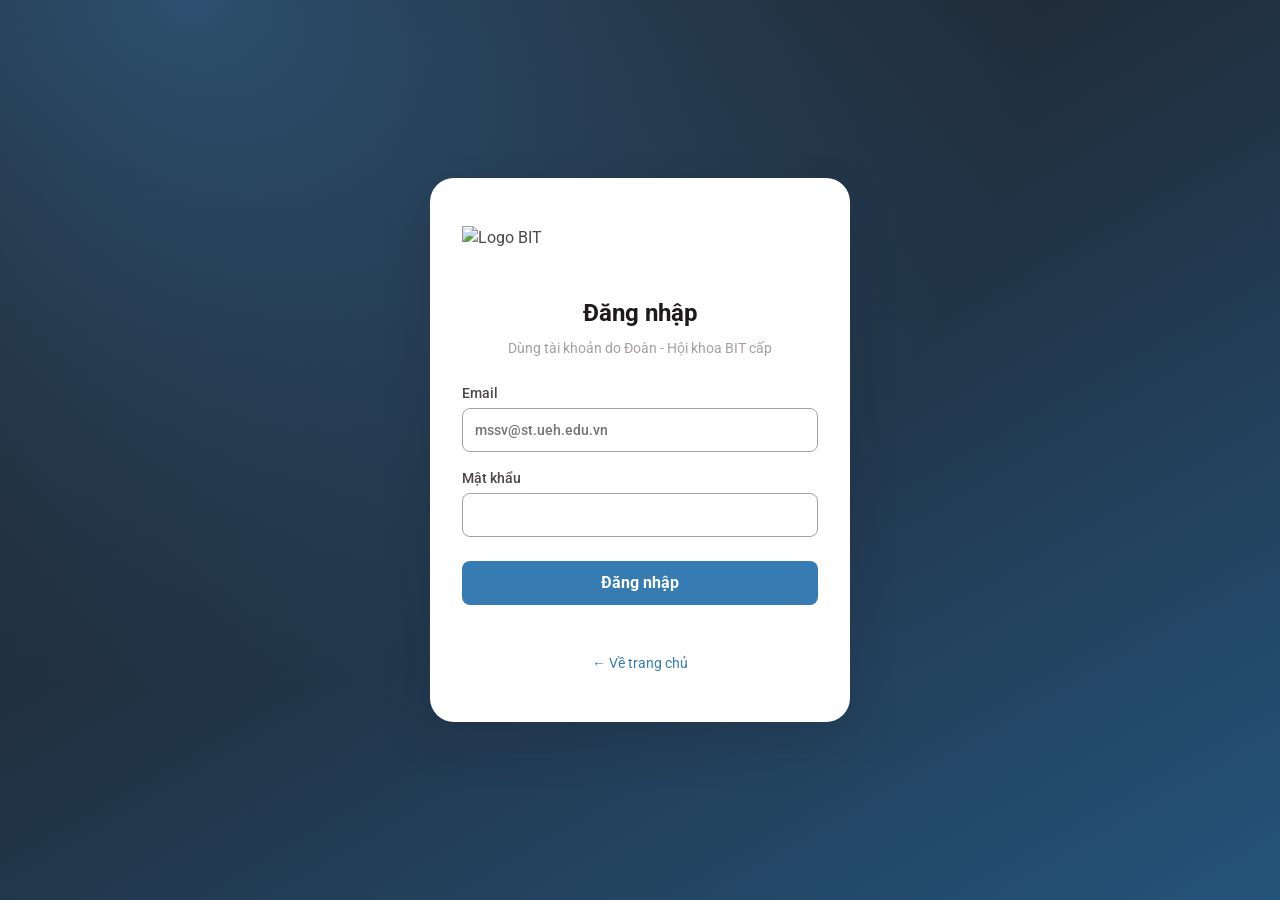
==== dang-nhap.html @ 56004ced "Update API URL and home page link in dang-nhap.html" ====
<!DOCTYPE html>
<html lang="vi">
<head>
<meta charset="UTF-8">
<meta name="viewport" content="width=device-width, initial-scale=1">
<title>Đăng nhập — BIT</title>
<style>
@import url('https://fonts.googleapis.com/css2?family=Roboto:wght@400;500;700&display=swap');
/* ===== Design tokens (từ root.css) ===== */
:root{--color-blue-100:#D2E4F1;--color-blue-300:#7FAED2;--color-blue-500:#367CB3;--color-blue-600:#2E6996;--color-blue-700:#24537A;
--color-dark-50:#F3F1F2;--color-dark-100:#E4E0E1;--color-dark-300:#A69FA2;--color-dark-500:#4F464B;--color-dark-700:#332D30;--color-dark-900:#1F1B1D;
--primary-color:var(--color-blue-500);--primary-hover:var(--color-blue-600);--primary-color-2:#EAF2F8;--bg-color:#fff;--text-color:var(--color-dark-500);--text-muted:var(--color-dark-300);
--color-surface:#fff;--color-bg-alt:var(--color-dark-50);--color-border:var(--color-dark-100);--color-text-on-primary:#fff;--error-color:#dc3545;
--font-family-base:'Roboto',sans-serif;--fw-medium:500;--fw-bold:700;--font-size-h1:36px;--line-height-h1:1.3;--font-size-body:16px;--line-height-body:1.5;--font-size-button:16px;
--space-1:4px;--space-2:8px;--space-3:12px;--space-4:16px;--space-5:24px;--space-6:32px;--space-7:48px;--space-8:64px;--space-9:96px;
--container-max:1200px;--container-pad:var(--space-5);--radius-sm:8px;--radius-lg:24px;--radius-xl:32px;--radius-pill:999px;--radius-button:8px;--radius-card:16px;
--shadow-md:0 8px 24px rgba(31,27,29,.12);--shadow-lg:0 20px 48px rgba(31,27,29,.16);--shadow-header:0 4px 20px rgba(31,27,29,.08);--shadow-focus:0 0 0 4px var(--color-blue-100);
--transition-base:200ms ease;--button-height:44px;--gap-col-cards:24px;--spacing-section-y:80px;
--font-size-h1-mobile:28px;--font-size-h2-mobile:20px;--font-size-body-mobile:15px;--gap-col-mobile:16px;
--gradient-primary:linear-gradient(135deg,var(--color-blue-500) 0%,var(--color-blue-700) 100%);
--gradient-hero:radial-gradient(120% 140% at 15% 0%,rgba(54,124,179,.55) 0%,rgba(31,27,29,0) 55%),linear-gradient(150deg,var(--color-dark-900) 10%,var(--color-blue-700) 100%)}
*,*::before,*::after{box-sizing:border-box}
body{margin:0;font-family:var(--font-family-base);font-size:var(--font-size-body);line-height:var(--line-height-body);color:var(--text-color);background:var(--bg-color)}
img{max-width:100%;display:block}a{color:inherit;text-decoration:none}h1,h2,h3,p,ul{margin:0}ul{padding:0;list-style:none}button{font:inherit;color:inherit;cursor:pointer}
:focus-visible{outline:none;box-shadow:var(--shadow-focus)}
.container{max-width:var(--container-max);margin:0 auto;padding:0 var(--container-pad)}
.btn{display:inline-flex;align-items:center;justify-content:center;min-height:var(--button-height);padding:10px var(--space-6);border:0;border-radius:var(--radius-button);background:var(--primary-color);color:var(--color-text-on-primary);font-size:var(--font-size-button);font-weight:var(--fw-bold);transition:background var(--transition-base)}
.btn:hover{background:var(--primary-hover)}.btn:disabled{opacity:.5;cursor:not-allowed}
.logo{font-size:32px;font-weight:var(--fw-bold);font-style:italic;letter-spacing:-1px;color:var(--color-dark-500);line-height:1}.logo i{color:var(--primary-color)}
@media (prefers-reduced-motion:reduce){*{transition:none!important;scroll-behavior:auto!important}}
body{min-height:100vh;display:grid;place-items:center;padding:var(--space-5);background:var(--gradient-hero)}
.card{width:min(420px,100%);padding:var(--space-7) var(--space-6);background:var(--color-surface);border-radius:var(--radius-lg);box-shadow:var(--shadow-lg)}
.brand{display:inline-flex;align-items:center}.brand__logo{height:40px;width:auto}.brand__logo--lg{height:56px;margin:0 auto}
.card .brand__logo{margin-bottom:var(--space-4)}
.card h1{text-align:center;font-size:24px;line-height:1.3;color:var(--color-dark-900)}
.card .sub{text-align:center;margin:var(--space-2) 0 var(--space-5);font-size:14px;color:var(--text-muted)}
.field{display:block;margin-bottom:var(--space-4);font-size:14px;font-weight:var(--fw-medium)}
.field input{display:block;width:100%;margin-top:var(--space-1);height:var(--button-height);padding:0 var(--space-3);font:inherit;color:var(--text-color);border:1px solid var(--color-dark-300);border-radius:var(--radius-sm);background:#fff}
.field input:focus{outline:none;border-color:var(--primary-color);box-shadow:var(--shadow-focus)}
.card .btn{width:100%;margin-top:var(--space-2)}
.msg{min-height:20px;margin-top:var(--space-3);font-size:14px;text-align:center;color:var(--error-color)}.msg.ok{color:var(--color-blue-700)}
.back{display:block;margin-top:var(--space-4);text-align:center;font-size:14px;color:var(--primary-color)}.back:hover{text-decoration:underline}
</style>
</head>
<body>
<main class="card">
  <img class="brand__logo brand__logo--lg" src="assets/bit-logo.png" alt="Logo BIT">
  <h1>Đăng nhập</h1>
  <p class="sub">Dùng tài khoản do Đoàn - Hội khoa BIT cấp</p>
  <form id="f" novalidate>
    <label class="field">Email<input id="email" type="email" autocomplete="username" placeholder="mssv@st.ueh.edu.vn" required></label>
    <label class="field">Mật khẩu<input id="pw" type="password" autocomplete="current-password" required></label>
    <button class="btn" id="go" type="submit">Đăng nhập</button>
    <p class="msg" id="msg" role="alert"></p>
  </form>
  <a class="back" href="./bit-home.html">← Về trang chủ</a>
</main>
<script>
const CFG = { API: 'https://script.google.com/macros/s/AKfycby1IHduGtQ7wtcxRXCo43WCRbnHpFgjLoDurq1vfDB5Kpm6_9BiqfkvzQ6aJ5gB8rk/exec', HOME: './index.html' };   // cùng URL với trang chủ
const KEY = 'bit_session', $ = id => document.getElementById(id);
const next = (() => { const n = new URLSearchParams(location.search).get('next') || CFG.HOME; return /^[\w./-]+\.html$/.test(n) ? n : CFG.HOME; })();
if (localStorage.getItem(KEY)) location.replace(next);
function msg(t, ok) { $('msg').textContent = t; $('msg').classList.toggle('ok', !!ok); }
$('f').addEventListener('submit', async e => {
  e.preventDefault();
  const email = $('email').value.trim(), password = $('pw').value;
  if (!email || !password) return msg('Nhập email và mật khẩu.');
  if (CFG.API.startsWith('PASTE_')) return msg('Chưa cấu hình Apps Script (CFG.API).');
  $('go').disabled = true; msg('Đang đăng nhập...', true);
  try {
    const r = await (await fetch(CFG.API, { method: 'POST', headers: { 'Content-Type': 'text/plain;charset=utf-8' }, body: JSON.stringify({ action: 'login', email, password }) })).json();
    if (!r.ok) throw new Error(r.error || 'Đăng nhập thất bại');
    localStorage.setItem(KEY, JSON.stringify({ token: r.token, name: r.name, email: r.email }));
    location.replace(next);
  } catch (err) { msg(err.message); $('go').disabled = false; }
});
</script>
</body>
</html>
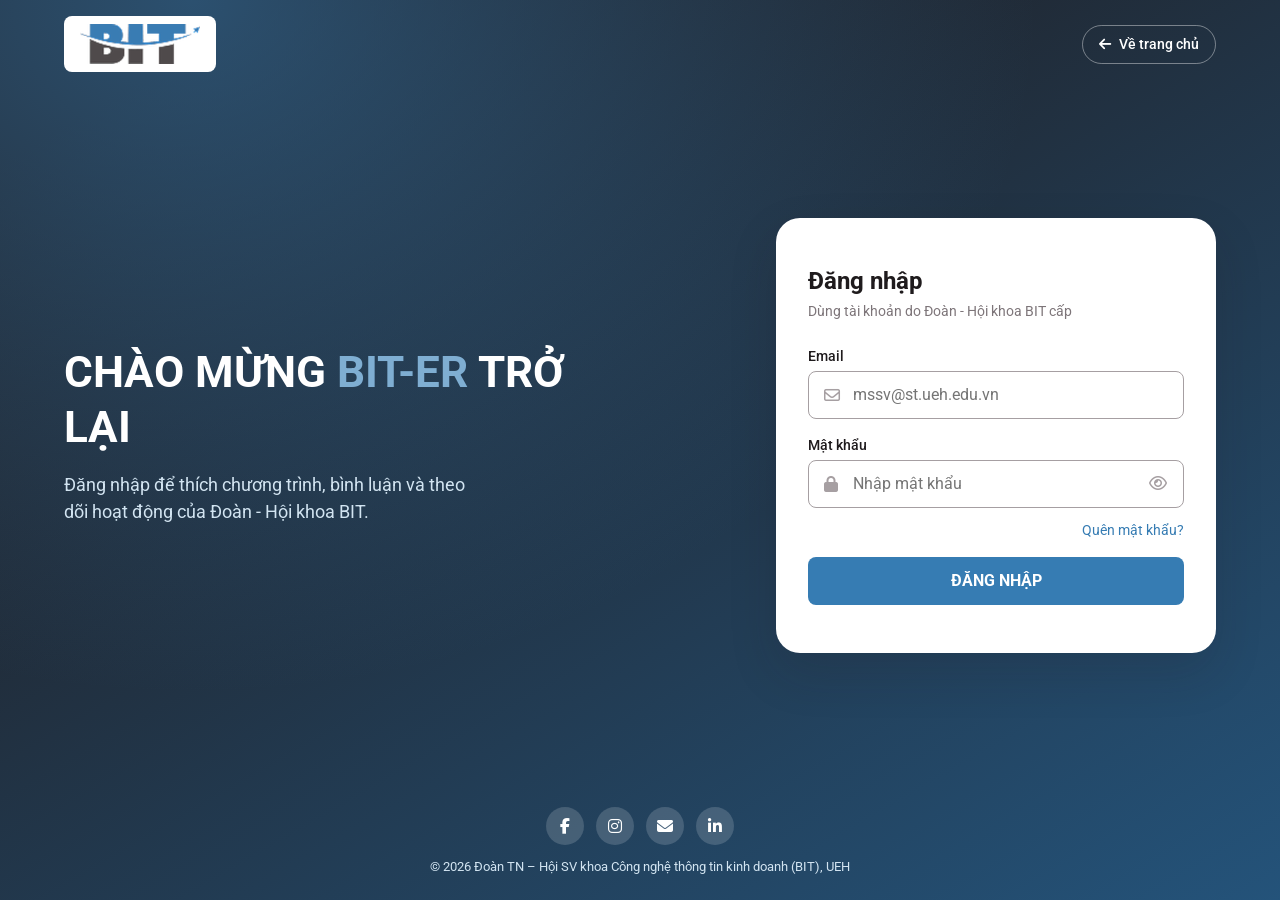
==== commit c164985d: "Update print statement from 'Hello' to 'Goodbye'" ====
--- a/dang-nhap.html
+++ b/dang-nhap.html
@@ -4,14 +4,16 @@
 <meta charset="UTF-8">
 <meta name="viewport" content="width=device-width, initial-scale=1">
 <title>Đăng nhập — BIT</title>
+<link rel="preconnect" href="https://fonts.googleapis.com">
+<link rel="preconnect" href="https://fonts.gstatic.com" crossorigin>
+<link href="https://fonts.googleapis.com/css2?family=Roboto:wght@400;500;700&display=swap" rel="stylesheet">
+<link rel="stylesheet" href="https://cdnjs.cloudflare.com/ajax/libs/font-awesome/6.4.2/css/all.min.css">
 <style>
-@import url('https://fonts.googleapis.com/css2?family=Roboto:wght@400;500;700&display=swap');
-/* ===== Design tokens (từ root.css) ===== */
 :root{--color-blue-100:#D2E4F1;--color-blue-300:#7FAED2;--color-blue-500:#367CB3;--color-blue-600:#2E6996;--color-blue-700:#24537A;
 --color-dark-50:#F3F1F2;--color-dark-100:#E4E0E1;--color-dark-300:#A69FA2;--color-dark-500:#4F464B;--color-dark-700:#332D30;--color-dark-900:#1F1B1D;
---primary-color:var(--color-blue-500);--primary-hover:var(--color-blue-600);--primary-color-2:#EAF2F8;--bg-color:#fff;--text-color:var(--color-dark-500);--text-muted:var(--color-dark-300);
---color-surface:#fff;--color-bg-alt:var(--color-dark-50);--color-border:var(--color-dark-100);--color-text-on-primary:#fff;--error-color:#dc3545;
---font-family-base:'Roboto',sans-serif;--fw-medium:500;--fw-bold:700;--font-size-h1:36px;--line-height-h1:1.3;--font-size-body:16px;--line-height-body:1.5;--font-size-button:16px;
+--primary-color:var(--color-blue-500);--primary-hover:var(--color-blue-600);--primary-color-2:#EAF2F8;--bg-color:#fff;--text-color:var(--color-dark-500);--text-muted:#7d7579;
+--color-surface:#fff;--color-bg-alt:var(--color-dark-50);--color-text-on-primary:#fff;--error-color:#dc3545;
+--font-family-base:'Roboto',sans-serif;--fw-medium:500;--fw-bold:700;--font-size-h1:36px;--line-height-h1:1.3;--font-size-body:16px;--line-height-body:1.5;
 --space-1:4px;--space-2:8px;--space-3:12px;--space-4:16px;--space-5:24px;--space-6:32px;--space-7:48px;--space-8:64px;--space-9:96px;
 --container-max:1200px;--container-pad:var(--space-5);--radius-sm:8px;--radius-lg:24px;--radius-xl:32px;--radius-pill:999px;--radius-button:8px;--radius-card:16px;
 --shadow-md:0 8px 24px rgba(31,27,29,.12);--shadow-lg:0 20px 48px rgba(31,27,29,.16);--shadow-header:0 4px 20px rgba(31,27,29,.08);--shadow-focus:0 0 0 4px var(--color-blue-100);
@@ -21,50 +23,98 @@
 --gradient-hero:radial-gradient(120% 140% at 15% 0%,rgba(54,124,179,.55) 0%,rgba(31,27,29,0) 55%),linear-gradient(150deg,var(--color-dark-900) 10%,var(--color-blue-700) 100%)}
 *,*::before,*::after{box-sizing:border-box}
 body{margin:0;font-family:var(--font-family-base);font-size:var(--font-size-body);line-height:var(--line-height-body);color:var(--text-color);background:var(--bg-color)}
-img{max-width:100%;display:block}a{color:inherit;text-decoration:none}h1,h2,h3,p,ul{margin:0}ul{padding:0;list-style:none}button{font:inherit;color:inherit;cursor:pointer}
+img{max-width:100%;display:block}a{color:inherit;text-decoration:none}h1,h2,h3,h4,p,ul{margin:0}ul{padding:0;list-style:none}button{font:inherit;color:inherit;cursor:pointer}
 :focus-visible{outline:none;box-shadow:var(--shadow-focus)}
-.container{max-width:var(--container-max);margin:0 auto;padding:0 var(--container-pad)}
-.btn{display:inline-flex;align-items:center;justify-content:center;min-height:var(--button-height);padding:10px var(--space-6);border:0;border-radius:var(--radius-button);background:var(--primary-color);color:var(--color-text-on-primary);font-size:var(--font-size-button);font-weight:var(--fw-bold);transition:background var(--transition-base)}
-.btn:hover{background:var(--primary-hover)}.btn:disabled{opacity:.5;cursor:not-allowed}
-.logo{font-size:32px;font-weight:var(--fw-bold);font-style:italic;letter-spacing:-1px;color:var(--color-dark-500);line-height:1}.logo i{color:var(--primary-color)}
+.btn{display:inline-flex;align-items:center;justify-content:center;gap:var(--space-2);min-height:var(--button-height);padding:10px var(--space-6);border:0;border-radius:var(--radius-button);background:var(--primary-color);color:#fff;font-size:16px;font-weight:var(--fw-bold);transition:background var(--transition-base)}
+.btn:hover{background:var(--primary-hover)}.btn:disabled{opacity:.6;cursor:not-allowed}
+.brand{display:inline-flex;align-items:center}.brand__logo{height:40px;width:auto}.brand__logo--lg{height:56px;margin:0 auto}
+.logo-fallback{font-size:28px;font-weight:var(--fw-bold);font-style:italic;color:var(--primary-color)}
+.soc{display:flex;gap:var(--space-3)}.soc a{display:grid;place-items:center;width:38px;height:38px;border-radius:var(--radius-pill);background:var(--primary-color);color:#fff;font-size:16px;transition:background var(--transition-base),transform var(--transition-base)}
+.soc a:hover{background:var(--color-blue-700);transform:translateY(-2px)}
 @media (prefers-reduced-motion:reduce){*{transition:none!important;scroll-behavior:auto!important}}
-body{min-height:100vh;display:grid;place-items:center;padding:var(--space-5);background:var(--gradient-hero)}
-.card{width:min(420px,100%);padding:var(--space-7) var(--space-6);background:var(--color-surface);border-radius:var(--radius-lg);box-shadow:var(--shadow-lg)}
-.brand{display:inline-flex;align-items:center}.brand__logo{height:40px;width:auto}.brand__logo--lg{height:56px;margin:0 auto}
-.card .brand__logo{margin-bottom:var(--space-4)}
-.card h1{text-align:center;font-size:24px;line-height:1.3;color:var(--color-dark-900)}
-.card .sub{text-align:center;margin:var(--space-2) 0 var(--space-5);font-size:14px;color:var(--text-muted)}
-.field{display:block;margin-bottom:var(--space-4);font-size:14px;font-weight:var(--fw-medium)}
-.field input{display:block;width:100%;margin-top:var(--space-1);height:var(--button-height);padding:0 var(--space-3);font:inherit;color:var(--text-color);border:1px solid var(--color-dark-300);border-radius:var(--radius-sm);background:#fff}
-.field input:focus{outline:none;border-color:var(--primary-color);box-shadow:var(--shadow-focus)}
-.card .btn{width:100%;margin-top:var(--space-2)}
-.msg{min-height:20px;margin-top:var(--space-3);font-size:14px;text-align:center;color:var(--error-color)}.msg.ok{color:var(--color-blue-700)}
-.back{display:block;margin-top:var(--space-4);text-align:center;font-size:14px;color:var(--primary-color)}.back:hover{text-decoration:underline}
+body{min-height:100vh;display:flex;flex-direction:column;background:var(--gradient-hero);color:#fff}
+.top{display:flex;align-items:center;justify-content:space-between;gap:var(--space-4);max-width:var(--container-max);width:100%;margin:0 auto;padding:var(--space-4) var(--container-pad)}
+.top .brand{padding:var(--space-2) var(--space-4);border-radius:var(--radius-sm);background:#fff}
+.top__back{display:inline-flex;align-items:center;gap:var(--space-2);padding:var(--space-2) var(--space-4);border-radius:var(--radius-pill);font-size:14px;font-weight:var(--fw-medium);color:#fff;border:1px solid rgba(255,255,255,.4);transition:background var(--transition-base)}.top__back:hover{background:rgba(255,255,255,.12)}
+.auth{flex:1;display:grid;grid-template-columns:1.1fr 1fr;align-items:center;gap:var(--space-8);max-width:var(--container-max);width:100%;margin:0 auto;padding:var(--space-6) var(--container-pad)}
+.welcome h1{font-size:44px;line-height:1.25;font-weight:var(--fw-bold)}.welcome h1 em{font-style:normal;color:var(--color-blue-300)}
+.welcome p{margin-top:var(--space-4);max-width:420px;font-size:18px;color:var(--color-blue-100)}
+.card{width:min(440px,100%);justify-self:end;padding:var(--space-7) var(--space-6);background:#fff;color:var(--text-color);border-radius:var(--radius-lg);box-shadow:var(--shadow-lg)}
+.card h2{font-size:24px;line-height:1.3;color:var(--color-dark-900)}.card .sub{margin:var(--space-1) 0 var(--space-5);font-size:14px;color:var(--text-muted)}
+.field{margin-bottom:var(--space-4)}.field label{display:block;margin-bottom:var(--space-1);font-size:14px;font-weight:var(--fw-medium);color:var(--color-dark-900)}
+.input{position:relative;display:flex;align-items:center}
+.input>i.lead{position:absolute;left:var(--space-4);color:var(--color-dark-300);pointer-events:none}
+.input input{width:100%;height:48px;padding:0 48px 0 44px;font:inherit;color:var(--text-color);border:1px solid var(--color-dark-300);border-radius:var(--radius-sm);background:#fff;transition:border-color var(--transition-base),box-shadow var(--transition-base)}
+.input input:focus{outline:none;border-color:var(--primary-color);box-shadow:var(--shadow-focus)}.input input.is-bad{border-color:var(--error-color)}
+.input .act{position:absolute;right:var(--space-2);width:36px;height:36px;border:0;background:none;border-radius:var(--radius-pill);color:var(--color-dark-300);font-size:16px}.input .act:hover{color:var(--primary-color);background:var(--primary-color-2)}.input .act[hidden]{display:none}
+.row{display:flex;justify-content:flex-end;margin:calc(-1*var(--space-1)) 0 var(--space-4)}.row a{font-size:14px;color:var(--primary-color)}.row a:hover{text-decoration:underline}
+.card .btn{width:100%;height:48px}
+.msg{display:flex;gap:var(--space-2);align-items:flex-start;margin-top:var(--space-3);font-size:14px;color:var(--error-color)}.msg:empty{display:none}.msg.ok{color:var(--color-blue-700)}
+.mini{display:flex;flex-direction:column;align-items:center;gap:var(--space-3);padding:var(--space-5) var(--container-pad);font-size:13px;color:var(--color-blue-100)}
+.mini .soc a{background:rgba(255,255,255,.16)}.mini .soc a:hover{background:var(--primary-color)}
+@media (max-width:900px){.auth{grid-template-columns:1fr;gap:var(--space-5);text-align:center}.welcome h1{font-size:var(--font-size-h1-mobile)}.welcome p{margin-inline:auto;font-size:16px}.card{justify-self:center;padding:var(--space-6) var(--space-5)}}
 </style>
 </head>
 <body>
-<main class="card">
-  <img class="brand__logo brand__logo--lg" src="assets/bit-logo.png" alt="Logo BIT">
-  <h1>Đăng nhập</h1>
-  <p class="sub">Dùng tài khoản do Đoàn - Hội khoa BIT cấp</p>
-  <form id="f" novalidate>
-    <label class="field">Email<input id="email" type="email" autocomplete="username" placeholder="mssv@st.ueh.edu.vn" required></label>
-    <label class="field">Mật khẩu<input id="pw" type="password" autocomplete="current-password" required></label>
-    <button class="btn" id="go" type="submit">Đăng nhập</button>
-    <p class="msg" id="msg" role="alert"></p>
-  </form>
-  <a class="back" href="./bit-home.html">← Về trang chủ</a>
+<header class="top">
+  <a href="./index.html" class="brand" aria-label="Trang chủ BIT"><img class="brand__logo" data-logo="head" alt="Logo BIT"></a>
+  <a href="./index.html" class="top__back"><i class="fa-solid fa-arrow-left"></i>Về trang chủ</a>
+</header>
+<main class="auth">
+  <section class="welcome">
+    <h1>CHÀO MỪNG <em>BIT-ER</em> TRỞ LẠI</h1>
+    <p>Đăng nhập để thích chương trình, bình luận và theo dõi hoạt động của Đoàn - Hội khoa BIT.</p>
+  </section>
+  <section class="card" aria-labelledby="t">
+    <h2 id="t">Đăng nhập</h2>
+    <p class="sub">Dùng tài khoản do Đoàn - Hội khoa BIT cấp</p>
+    <form id="f" novalidate>
+      <div class="field"><label for="email">Email</label>
+        <div class="input"><i class="fa-regular fa-envelope lead" aria-hidden="true"></i>
+          <input id="email" type="email" autocomplete="username" placeholder="mssv@st.ueh.edu.vn" required>
+          <button type="button" class="act" id="clear" aria-label="Xóa email" hidden><i class="fa-regular fa-circle-xmark"></i></button></div></div>
+      <div class="field"><label for="pw">Mật khẩu</label>
+        <div class="input"><i class="fa-solid fa-lock lead" aria-hidden="true"></i>
+          <input id="pw" type="password" autocomplete="current-password" placeholder="Nhập mật khẩu" required>
+          <button type="button" class="act" id="eye" aria-label="Hiện mật khẩu" aria-pressed="false"><i class="fa-regular fa-eye"></i></button></div></div>
+      <div class="row"><a href="mailto:doanhoi.bit@ueh.edu.vn?subject=Quên mật khẩu cổng BIT">Quên mật khẩu?</a></div>
+      <button class="btn" id="go" type="submit">ĐĂNG NHẬP</button>
+      <p class="msg" id="msg" role="alert"></p>
+    </form>
+  </section>
 </main>
+<footer class="mini">
+  <div class="soc">
+    <a href="https://www.facebook.com/groups/1129624948171351" target="_blank" rel="noopener" aria-label="Facebook"><i class="fa-brands fa-facebook-f"></i></a>
+    <a href="#" target="_blank" rel="noopener" aria-label="Instagram"><i class="fa-brands fa-instagram"></i></a>
+    <a href="mailto:doanhoi.bit@ueh.edu.vn" aria-label="Email"><i class="fa-solid fa-envelope"></i></a>
+    <a href="#" target="_blank" rel="noopener" aria-label="LinkedIn"><i class="fa-brands fa-linkedin-in"></i></a>
+  </div>
+  <p>© 2026 Đoàn TN – Hội SV khoa Công nghệ thông tin kinh doanh (BIT), UEH</p>
+</footer>
 <script>
-const CFG = { API: 'https://script.google.com/macros/s/AKfycby1IHduGtQ7wtcxRXCo43WCRbnHpFgjLoDurq1vfDB5Kpm6_9BiqfkvzQ6aJ5gB8rk/exec', HOME: './index.html' };   // cùng URL với trang chủ
+/* Logo cắt từ bản thiết kế (nhúng sẵn, không phụ thuộc đường dẫn) */
+const LOGO = { head: '[data-uri]', foot: '[data-uri]' };
+document.querySelectorAll('img[data-logo]').forEach(im => { im.src = LOGO[im.dataset.logo] || LOGO.head; });
+const CFG = { API: 'https://script.google.com/macros/s/AKfycby1IHduGtQ7wtcxRXCo43WCRbnHpFgjLoDurq1vfDB5Kpm6_9BiqfkvzQ6aJ5gB8rk/exec', HOME: './index.html' };
 const KEY = 'bit_session', $ = id => document.getElementById(id);
 const next = (() => { const n = new URLSearchParams(location.search).get('next') || CFG.HOME; return /^[\w./-]+\.html$/.test(n) ? n : CFG.HOME; })();
 if (localStorage.getItem(KEY)) location.replace(next);
-function msg(t, ok) { $('msg').textContent = t; $('msg').classList.toggle('ok', !!ok); }
+function msg(t, ok) { const m = $('msg'); m.innerHTML = t ? `<i class="fa-solid ${ok ? 'fa-spinner fa-spin' : 'fa-circle-exclamation'}" aria-hidden="true" style="margin-top:3px"></i><span></span>` : ''; if (t) m.lastChild.textContent = t; m.classList.toggle('ok', !!ok); }
+const sync = () => { $('clear').hidden = !$('email').value; };
+$('email').addEventListener('input', () => { sync(); $('email').classList.remove('is-bad'); });
+$('pw').addEventListener('input', () => $('pw').classList.remove('is-bad'));
+$('clear').onclick = () => { $('email').value = ''; sync(); $('email').focus(); };
+$('eye').onclick = () => {
+  const show = $('pw').type === 'password'; $('pw').type = show ? 'text' : 'password';
+  $('eye').setAttribute('aria-pressed', show); $('eye').setAttribute('aria-label', show ? 'Ẩn mật khẩu' : 'Hiện mật khẩu');
+  $('eye').firstElementChild.className = show ? 'fa-regular fa-eye-slash' : 'fa-regular fa-eye';
+};
 $('f').addEventListener('submit', async e => {
   e.preventDefault();
   const email = $('email').value.trim(), password = $('pw').value;
-  if (!email || !password) return msg('Nhập email và mật khẩu.');
+  if (!email || !/^\S+@\S+\.\S+$/.test(email)) { $('email').classList.add('is-bad'); $('email').focus(); return msg('Nhập đúng định dạng email.'); }
+  if (!password) { $('pw').classList.add('is-bad'); $('pw').focus(); return msg('Nhập mật khẩu.'); }
   if (CFG.API.startsWith('PASTE_')) return msg('Chưa cấu hình Apps Script (CFG.API).');
   $('go').disabled = true; msg('Đang đăng nhập...', true);
   try {
